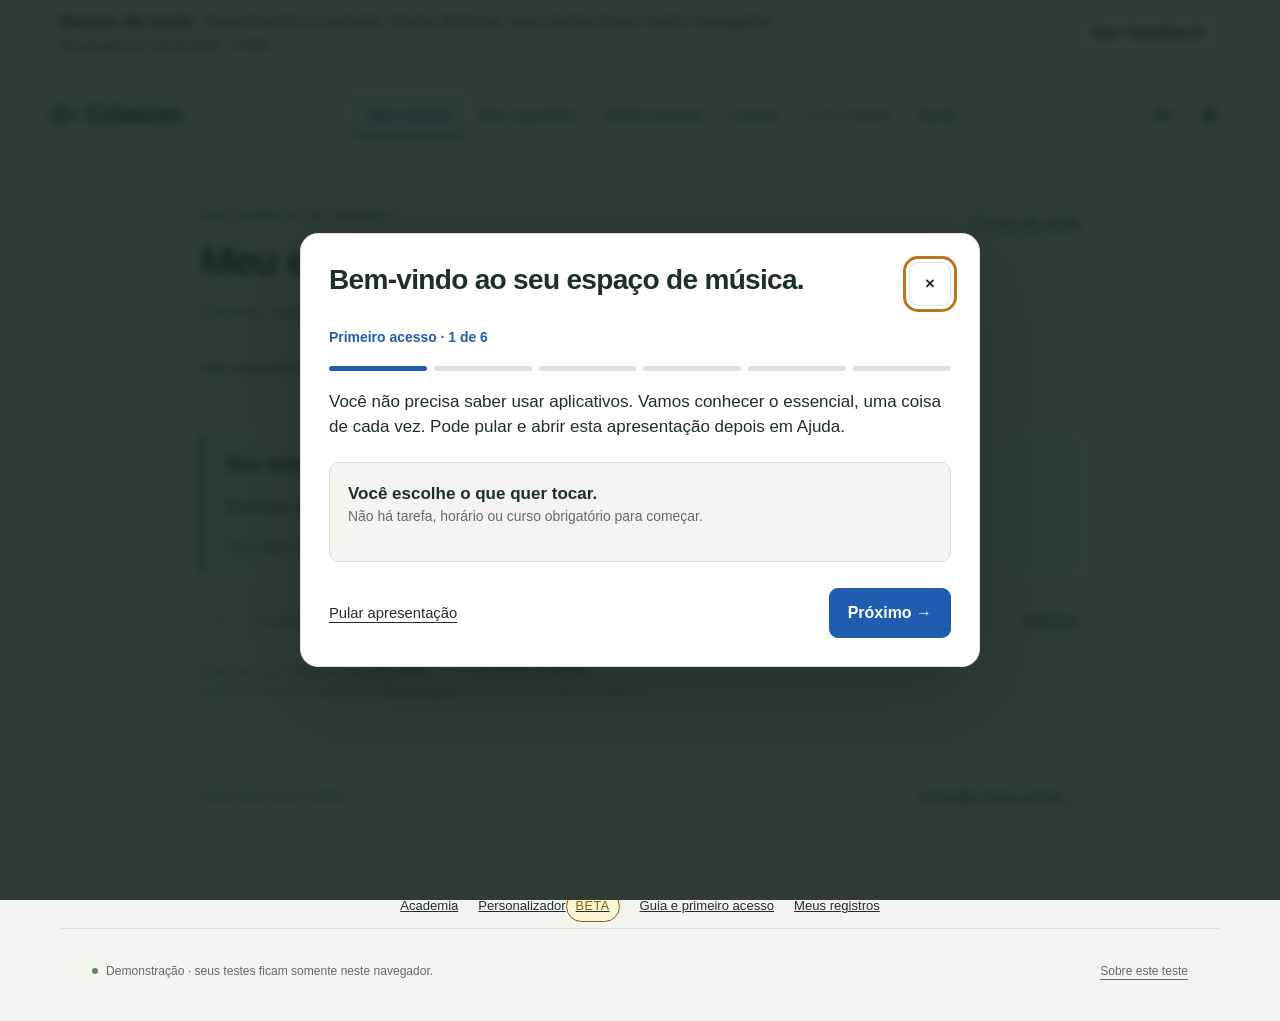
==== index.html @ 5949ac41 "Disponibiliza demonstração pública do Criasom com dados fictícios e feedback local" ====
<!doctype html>
<html lang="pt-BR">
<head>
  <meta name="robots" content="noindex,nofollow">
  <meta name="referrer" content="strict-origin-when-cross-origin">
  <meta http-equiv="Content-Security-Policy" content="default-src 'self'; script-src 'self'; style-src 'self' 'unsafe-inline'; img-src 'self' data: blob:; media-src 'self' data: blob:; connect-src 'self'; frame-src https://www.youtube-nocookie.com; object-src 'none'; base-uri 'self'; form-action 'none'">
  <meta charset="utf-8">
  <meta name="viewport" content="width=device-width, initial-scale=1">
  <meta name="theme-color" content="#174c3c">
  <title>Criasom · Meu estudo · Teste de experiência</title>
  <link rel="stylesheet" href="styles.css?v=27f66feb173c">
  <meta name="criasom-preview-version" content="27f66feb173c">
  <meta name="criasom-preview-date" content="19/10/2026">
  <link rel="stylesheet" href="preview.css?v=27f66feb173c">
  <script src="preview.js?v=27f66feb173c" defer></script>
</head>
<body>
  <a class="skip" href="#main">Ir para o conteúdo</a>
  <header class="header">
    <a class="brand" href="#hoje" aria-label="Criasom, início"><svg viewBox="0 0 30 30" aria-hidden="true"><path d="M4 11v8m6-14v20m6-17v14m6-11v8m5-6v4"/></svg>Criasom<span>meu estudo</span></a>
    <nav aria-label="Navegação principal"><a href="#hoje">Meu estudo</a><a href="#repertorio">Meu repertório</a><a href="#semana">Minha semana</a><a href="#cursos">Cursos</a><a href="#comunidade/geral">Comunidade</a><a href="#como">Ajuda</a></nav>
    <div class="preferences"><button id="font" class="icon" aria-label="Aumentar tamanho do texto" title="Tamanho do texto">A+</button><button id="theme" class="icon" aria-label="Ativar tema escuro" title="Trocar tema">◐</button></div>
  </header>
  <div id="storage-warning" role="alert" hidden></div>
  <main id="main" tabindex="-1"><p class="loading">Preparando seu espaço de estudo…</p></main>
  <nav class="footer-links" aria-label="Mais recursos"><a href="#academia">Academia</a><a href="#personalizador">Personalizador <span class="beta-badge">BETA</span></a><a href="#como">Guia e primeiro acesso</a><a href="#progresso">Meus registros</a></nav>
  <footer><span class="status-dot"></span> Demonstração · seus testes ficam somente neste navegador. <button class="text-button" data-action="about">Sobre este teste</button></footer>
  <div id="toast" role="status" aria-live="polite"></div>
  <dialog id="dialog" aria-labelledby="dialog-title"><div id="dialog-content"></div></dialog>
  <noscript>Ative o JavaScript para usar o cronograma e as ferramentas de prática.</noscript>
  <script type="module" src="app.js"></script>
</body>
</html>
---- styles.css ----
@font-face{font-family:Study;src:local("Aptos"),local("Segoe UI");font-display:swap}
:root{--bg:#f5f5ef;--surface:#fff;--ink:#1c3029;--muted:#5e6e65;--line:#dce3db;--green:#174c3c;--green-hover:#0c3629;--soft:#eaf0e7;--yellow:#e8f1ad;--shadow:0 12px 35px #243d2510;font:17px/1.5 Study,"Segoe UI",sans-serif;color:var(--ink);background:var(--bg);color-scheme:light}
*{box-sizing:border-box}body{margin:0}button,input,select,textarea{font:inherit}button,a,input,select,textarea{-webkit-tap-highlight-color:transparent}button{cursor:pointer}button:disabled{cursor:default;opacity:.45}button,a{-webkit-touch-callout:default}a{color:inherit}button{color:inherit}button:focus-visible,a:focus-visible,input:focus-visible,textarea:focus-visible,select:focus-visible{outline:3px solid #ba761d;outline-offset:3px}button,a{touch-action:manipulation}h1,h2,h3,p{margin-top:0}h1{font-size:clamp(1.8rem,3.2vw,2.8rem);line-height:1.1;font-weight:600;letter-spacing:-.045em;margin-bottom:15px}h2{font-size:1.4rem;line-height:1.25;letter-spacing:-.025em}h3{font-size:1.05rem;margin-bottom:8px}small,.small{font-size:.82rem}p{margin-bottom:16px}.muted{color:var(--muted)}.eyebrow{font-size:.75rem;text-transform:uppercase;letter-spacing:.14em;font-weight:700;color:var(--muted);margin-bottom:14px}.header{max-width:1440px;margin:auto;min-height:93px;display:flex;align-items:center;gap:30px;padding:22px 48px;border-bottom:1px solid var(--line)}.brand{font-size:1.55rem;font-weight:750;letter-spacing:-.05em;text-decoration:none;display:flex;align-items:center;gap:7px}.brand svg{width:31px;stroke:var(--green);stroke-width:3;stroke-linecap:round;fill:none}.brand span{font-size:.67rem;font-weight:500;color:var(--muted);letter-spacing:.02em;margin-left:12px;border-left:1px solid var(--line);padding-left:14px}.header nav{display:flex;gap:8px;margin:auto}.header nav a{padding:10px 14px;border-radius:8px;text-decoration:none;font-size:.88rem;white-space:nowrap}.header nav a[aria-current]{background:var(--soft);color:var(--green);font-weight:650}.preferences{display:flex;gap:5px}.icon{background:transparent;border:1px solid var(--line);border-radius:9px;min-height:40px;min-width:42px;padding:5px;font-weight:600}.icon:hover{background:var(--soft)}main{max-width:1160px;margin:0 auto;padding:44px 32px 40px;min-height:73vh}.page-title{display:flex;align-items:flex-start;justify-content:space-between;gap:24px;margin-bottom:28px}.page-title p:last-child{margin-bottom:0}.pill{border-radius:20px;font-size:.75rem;padding:5px 10px;display:inline-flex;align-items:center;gap:6px;background:var(--soft);color:var(--green);font-weight:600}.two-col{display:grid;grid-template-columns:minmax(0,1.65fr) minmax(260px,1fr);gap:28px}.card{background:var(--surface);border:1px solid var(--line);border-radius:18px;padding:28px;box-shadow:var(--shadow)}.hero{background:var(--green);color:#fff;position:relative;overflow:hidden;border-color:transparent;padding:32px}.hero .eyebrow{color:#c0d4c9}.hero h2{font-size:clamp(1.6rem,2.8vw,2.25rem);max-width:510px;line-height:1.17;letter-spacing:-.035em;margin:21px 0 16px}.hero .support-text{color:#d5e0d7;max-width:480px;font-size:.95rem}.hero .route-art{width:180px;position:absolute;right:-30px;top:-40px;opacity:.12;transform:rotate(-20deg);pointer-events:none}.hero .context{border-bottom:1px solid #ffffff2c;padding-bottom:20px;display:flex;justify-content:space-between;gap:14px;align-items:center;font-size:.8rem}.hero .context button{color:#fff}.row{display:flex;align-items:center;justify-content:space-between;gap:15px}.wrap{flex-wrap:wrap}.stack{display:grid;gap:18px}.button{border:1px solid var(--line);background:var(--surface);border-radius:9px;padding:12px 18px;text-decoration:none;display:inline-flex;align-items:center;justify-content:center;gap:12px;font-weight:600;font-size:.94rem;min-height:48px}.button:hover{background:var(--soft)}.primary{background:var(--green);color:white;border-color:transparent}.primary:hover{background:var(--green-hover)}.hero .primary{background:var(--yellow);color:#143728}.hero .primary:hover{background:#f0fac5}.text-button{border:0;background:none;padding:5px 0;text-decoration:underline;text-underline-offset:4px;font-size:.87rem}.text-button:hover{opacity:.8}.hero label{font-size:.8rem;display:block;color:#d6e3d8;margin:25px 0 8px}.time-options{display:flex;gap:7px;align-items:center;flex-wrap:wrap;margin-bottom:24px}.time-options button{background:transparent;border:1px solid #ffffff50;color:white;border-radius:7px;padding:8px 14px;font-size:.85rem}.time-options button[aria-pressed=true]{background:#fff;color:var(--green);border-color:#fff}.time-options input{width:84px;background:white;border:1px solid var(--line);border-radius:7px;padding:6px;color:var(--ink)}.soft-note{border-left:3px solid #a4b89b;padding:0 0 0 16px;color:var(--muted);font-size:.88rem;margin-top:24px}.mini-week{display:grid;grid-template-columns:repeat(7,1fr);gap:5px;margin:22px 0 24px}.mini-day{display:flex;flex-direction:column;align-items:center;font-size:.72rem;color:var(--muted);gap:8px}.mini-day b{font-weight:500;display:grid;place-items:center;height:35px;width:35px;border-radius:50%;color:var(--ink)}.mini-day.today b{background:var(--green);color:#fff}.mini-day.done b{box-shadow:inset 0 0 0 2px #71965b}.mini-day.planned b:after{content:"";width:4px;height:4px;background:var(--green);border-radius:50%;position:absolute;margin-top:27px}.stats{display:flex;gap:24px;border-top:1px solid var(--line);margin-top:22px;padding-top:20px}.stats strong{font-size:1.65rem;display:block;line-height:1.2;letter-spacing:-.04em}.stats span{font-size:.76rem;color:var(--muted)}.section-label{display:flex;justify-content:space-between;align-items:center;margin:30px 0 12px}.section-label h2{margin:0;font-size:1.15rem}.course-strip{display:flex;align-items:center;gap:22px}.course-strip img{width:90px;height:100px;object-fit:cover;object-position:top;border-radius:10px}.course-strip .grow{flex:1}.course-strip h3{font-size:1.2rem}.course-strip p{font-size:.87rem;margin-bottom:8px}.module-nav{list-style:none;padding:0;margin:0}.module-row{padding:18px 0;display:flex;align-items:center;gap:17px;border-bottom:1px solid var(--line)}.module-row:last-child{border-bottom:0}.module-num{font-size:.85rem;color:var(--muted);font-variant-numeric:tabular-nums;min-width:32px}.module-row .grow{flex:1;min-width:0}.module-row h3{font-size:1rem;margin:0 0 4px}.module-row p{font-size:.8rem;color:var(--muted);margin:0}.module-row .button{padding:7px 13px;min-height:40px;font-size:.82rem}.crumb{font-size:.8rem;color:var(--muted);display:flex;gap:9px;align-items:center;flex-wrap:wrap;margin-bottom:24px}.crumb a{text-underline-offset:3px}.practice-list{list-style:none;margin:0;padding:0}.practice-list li{display:flex;align-items:center;gap:14px;border-bottom:1px solid var(--line);padding:17px 0}.practice-list li:last-child{border:0}.practice-list .number{width:30px;color:var(--muted);font-size:.84rem}.practice-list .grow{flex:1}.practice-list h3{font-size:1rem;margin:0 0 3px}.practice-list p{font-size:.83rem;color:var(--muted);margin:0}.practice-list button{white-space:nowrap}.lesson-list{list-style:none;padding:0;margin:0}.lesson-list li{padding:13px 0;border-bottom:1px solid var(--line)}.lesson-list a{font-size:.86rem;display:flex;justify-content:space-between;gap:10px;text-decoration:none}.lesson-list a:hover{text-decoration:underline}.lesson-list p{font-size:.75rem;color:var(--muted);margin:6px 0 0}.catalog{display:grid;grid-template-columns:repeat(3,minmax(0,1fr));gap:20px}.course-card{border:1px solid var(--line);border-radius:14px;overflow:hidden;background:var(--surface)}.course-card img{width:100%;aspect-ratio:1.8;object-fit:cover;object-position:top}.course-card .body{padding:19px}.course-card h2{font-size:1.05rem;margin-bottom:9px}.course-card p{font-size:.83rem;color:var(--muted);min-height:55px}.course-card .button{font-size:.84rem;min-height:42px;padding:9px 13px}.agd{margin-top:28px;background:var(--soft);box-shadow:none}.agd h2{margin-bottom:9px}.week-header{display:flex;align-items:center;gap:8px;flex-wrap:wrap}.week-header span{margin:0 12px;font-size:.9rem}.week{margin-top:24px;border:1px solid var(--line);border-radius:14px;overflow:hidden;background:var(--surface)}.day-row{display:grid;grid-template-columns:140px 1fr 42px;gap:22px;padding:22px;border-bottom:1px solid var(--line);align-items:start}.day-row:last-child{border:0}.day-row.today{background:var(--soft)}.day-label{display:flex;align-items:center;gap:12px}.day-label strong{font-size:1.7rem;font-weight:500;line-height:1.2;letter-spacing:-.04em}.day-label span{font-size:.81rem;color:var(--muted)}.empty-day{font-size:.84rem;color:var(--muted);margin:7px 0}.scheduled{display:flex;gap:15px;justify-content:space-between;align-items:center;flex-wrap:wrap}.scheduled h3{font-size:.92rem;margin:0}.scheduled p{font-size:.77rem;color:var(--muted);margin:4px 0}.scheduled+.scheduled{margin-top:16px;border-top:1px solid var(--line);padding-top:16px}.scheduled .actions{display:flex;gap:10px;align-items:center}.scheduled .button{font-size:.8rem;min-height:40px;padding:7px 11px}.week-note{font-size:.85rem;color:var(--muted);margin-top:17px}.practice-main{max-width:900px}.timer-bar{position:sticky;top:0;z-index:5;display:flex;align-items:center;gap:15px;padding:13px 20px;background:var(--surface);border:1px solid var(--line);border-radius:12px;box-shadow:var(--shadow);margin-bottom:26px}.timer-bar .timer{font-size:1.6rem;font-variant-numeric:tabular-nums;letter-spacing:-.04em;min-width:83px}.timer-bar .timer-label{font-size:.7rem;color:var(--muted);line-height:1.2}.timer-bar .button{min-height:38px;padding:7px 13px;font-size:.8rem}.timer-bar .exit{margin-left:auto}.step-head{display:flex;align-items:center;justify-content:space-between;gap:15px;margin-bottom:28px}.step-dots{display:flex;gap:7px}.step-dot{height:4px;width:32px;border-radius:5px;background:var(--line)}.step-dot.current{background:var(--green)}.practice-sheet{padding:35px 38px;background:var(--surface);border:1px solid var(--line);border-radius:18px}.practice-sheet h1{font-size:clamp(1.7rem,3vw,2.35rem);margin-bottom:23px}.instruction{font-size:1.18rem;line-height:1.65;max-width:710px}.step-actions{display:flex;justify-content:space-between;gap:12px;margin-top:32px;border-top:1px solid var(--line);padding-top:22px;align-items:center}.tools{display:flex;gap:8px;flex-wrap:wrap;margin:24px 0 16px}.tools button{border:1px solid var(--line);border-radius:9px;background:var(--surface);padding:11px 15px;font-size:.86rem}.tools button[aria-pressed=true]{background:var(--soft);border-color:#adc3a9}.tool-panel{background:var(--surface);border:1px solid var(--line);border-radius:14px;padding:24px;margin-bottom:16px}.tool-panel h3{margin:0}.beat-lights{display:flex;gap:12px;margin:24px 0}.beat-lights i{display:block;width:17px;height:17px;background:var(--line);border-radius:50%}.beat-lights i.on{background:var(--green);box-shadow:0 0 0 5px var(--soft)}.tempo{display:flex;align-items:center;gap:18px;margin:16px 0}.tempo input{width:85px;padding:8px;border:1px solid var(--line);border-radius:8px;background:var(--surface);color:var(--ink)}audio{display:block;width:100%;margin:18px 0}details{margin:14px 0}summary{cursor:pointer;font-size:.88rem;padding:8px 0}details p{font-size:.87rem;margin:10px 0}.book-scroll{height:65vh;overflow:auto;background:#e8e8e8;border-radius:8px;margin-top:15px}.book-scroll img{display:block;width:100%;max-width:none}.book-dialog{max-width:950px;width:min(95vw,950px)}.book-controls{display:flex;gap:10px;align-items:center;flex-wrap:wrap}.fretboard{overflow:auto;margin-top:20px}.fretboard svg{min-width:480px;max-width:100%;width:100%;height:auto}.fretboard .wire{stroke:var(--muted)}.fretboard text{fill:var(--ink);font-family:inherit}.fretboard .note text{fill:white;font-size:11px;font-weight:600}.history{margin:0;padding:0;list-style:none}.history li{padding:15px 0;border-bottom:1px solid var(--line)}.history li:last-child{border-bottom:0}.history h3{font-size:.91rem}.history p{font-size:.83rem;color:var(--muted);margin:6px 0}.history .reflection{color:var(--ink);font-size:.95rem}.guide-grid{display:grid;grid-template-columns:repeat(2,minmax(0,1fr));gap:22px}.guide-grid .card{box-shadow:none}.guide-num{font-size:2.2rem;line-height:1;color:#98ad8e;margin-bottom:20px}.guide-grid h2{font-size:1.2rem}.guide-grid p{font-size:.94rem}.guide-grid img{width:100%;border:1px solid var(--line);border-radius:10px}.help-list{padding-left:22px}.help-list li{margin-bottom:12px}footer{max-width:1160px;margin:auto;border-top:1px solid var(--line);padding:20px 32px 28px;color:var(--muted);font-size:.71rem;display:flex;align-items:center;gap:8px;flex-wrap:wrap}footer .text-button{font-size:.71rem;margin-left:auto}.status-dot{width:6px;height:6px;border-radius:50%;background:#5f8760;display:inline-block}dialog{border:1px solid var(--line);background:var(--surface);color:var(--ink);border-radius:18px;padding:28px;max-width:560px;width:calc(100vw - 32px);max-height:92vh;box-shadow:0 30px 90px #0003}dialog::backdrop{background:#14231de0;backdrop-filter:blur(4px)}.dialog-head{display:flex;justify-content:space-between;align-items:flex-start;gap:20px;margin-bottom:21px}.dialog-head h2{margin:0}.form-row{display:grid;grid-template-columns:1fr 1fr;gap:15px}form label{font-size:.83rem;display:block;margin:14px 0 5px}form input,form select,form textarea{display:block;width:100%;min-width:0;border:1px solid var(--line);background:var(--bg);color:var(--ink);padding:11px;border-radius:7px}form textarea{min-height:85px;resize:vertical}form .actions{display:flex;justify-content:flex-end;gap:10px;margin-top:25px;flex-wrap:wrap}.choices{display:grid;gap:10px;margin:20px 0}.choices label{margin:0;display:flex;align-items:center;gap:10px;border:1px solid var(--line);padding:12px;border-radius:8px}.choices label:has(input:checked){background:var(--soft);border-color:#71965b}.choices input{width:auto;margin:0;accent-color:var(--green)}.choices span{font-size:.91rem}.choices small{display:block;color:var(--muted)}#toast{position:fixed;bottom:25px;left:50%;transform:translateX(-50%);max-width:calc(100% - 30px);border-radius:10px;padding:12px 22px;background:var(--ink);color:var(--surface);font-size:.86rem;box-shadow:var(--shadow);z-index:99;pointer-events:none;opacity:0;transition:opacity .15s}#toast.visible{opacity:1}#storage-warning{background:#fff0cf;color:#4b3300;padding:12px 24px;text-align:center;font-size:.85rem}.skip{position:absolute;left:15px;top:-100px;padding:10px;background:white;z-index:100}.skip:focus{top:10px}.loading{padding:45px;color:var(--muted)}.no-margin{margin:0}.feedback-emblem{width:64px;height:64px;border:1px solid #b9caaa;background:var(--soft);border-radius:50%;display:grid;place-items:center;font-size:1.9rem;color:var(--green);margin-bottom:22px}.hidden{display:none!important}input[type=range]{accent-color:var(--green)}.video-wrap{aspect-ratio:16/9;margin-top:15px}.video-wrap iframe{width:100%;height:100%;border:0;border-radius:9px}
[data-theme=dark]{--bg:#14231d;--surface:#1c2e25;--ink:#edf1e8;--muted:#b0bfb4;--line:#3a4c40;--green:#a5cfad;--green-hover:#c3e3bc;--soft:#2c4533;--yellow:#e8f1ad;color-scheme:dark}[data-theme=dark] .primary{color:#12231a}[data-theme=dark] .hero{background:#264d39;color:#fff}[data-theme=dark] .hero .primary{background:var(--yellow)}[data-theme=dark] .brand svg{stroke:#adc49d}[data-theme=dark] .note text{fill:#16251c}
@media(min-width:1500px){main{padding-top:58px}}@media(max-width:980px){.header{padding:18px 26px;gap:15px}.brand span{display:none}.header nav{gap:0}.header nav a{padding:9px 11px}.two-col{grid-template-columns:1.35fr 1fr;gap:18px}.card,.hero{padding:23px}.catalog{grid-template-columns:repeat(2,minmax(0,1fr))}}@media(max-width:700px){.header{flex-wrap:wrap;gap:12px;padding:15px 20px 0}.brand{font-size:1.5rem}.brand span{display:inline}.preferences{margin-left:auto}.header nav{order:3;margin:0 -6px;width:calc(100% + 12px);justify-content:space-between;padding:4px 0 10px;gap:2px}.header nav a{padding:9px 8px;font-size:.78rem}.icon{min-width:38px;min-height:38px}main{padding:27px 20px 28px}.page-title{margin-bottom:21px;gap:10px}.page-title .pill{display:none}.two-col{grid-template-columns:1fr}.hero{padding:24px}.hero h2{margin-top:20px}.hero .context{font-size:.72rem}.hero .primary{width:100%}.card{padding:23px}.course-strip{gap:15px}.course-strip img{width:64px;height:86px}.course-strip .button{margin-top:8px}.course-strip{align-items:flex-start;flex-wrap:wrap}.course-strip .grow{min-width:180px}.catalog{gap:13px}.course-card .body{padding:15px}.course-card h2{font-size:.97rem}.course-card p{min-height:0;font-size:.78rem}.course-card img{aspect-ratio:1.1}.course-card .button{width:100%;font-size:.76rem}.week-header span{margin:0 6px;font-size:.81rem}.day-row{grid-template-columns:65px 1fr 34px;gap:10px;padding:17px 12px}.day-label{display:block}.day-label strong{display:block}.scheduled{gap:10px}.scheduled .actions{flex-wrap:wrap}.day-row .icon{min-width:32px;min-height:34px}.practice-sheet{padding:26px 22px}.practice-main{padding-top:16px}.timer-bar{margin:0 -6px 23px;top:0;gap:9px;padding:10px 11px;border-radius:10px}.timer-bar .timer{font-size:1.4rem;min-width:69px}.timer-bar .timer-label{font-size:.63rem}.timer-bar .button{font-size:.74rem;padding:6px 10px;min-height:40px}.timer-bar .exit{font-size:.7rem;max-width:66px;line-height:1.3}.instruction{font-size:1.1rem;line-height:1.62}.step-head{margin-bottom:24px}.step-dots{gap:5px}.step-dot{width:22px}.tools{gap:7px}.tools button{padding:10px 11px;font-size:.78rem}.step-actions{flex-wrap:wrap}.step-actions .primary{flex:1;font-size:.83rem}.practice-list .button{font-size:.76rem;padding:9px 10px;min-height:40px}.module-row{gap:8px}.module-row h3{font-size:.9rem}.module-num{min-width:23px}.guide-grid{grid-template-columns:1fr}footer{padding:20px;font-size:.68rem}footer .text-button{margin-left:0}dialog{padding:22px}.book-dialog{padding:16px}.book-controls{gap:7px}.book-controls .button{padding:8px 10px;font-size:.8rem}.page-title>.button{font-size:.8rem;padding:10px}.form-row{gap:12px}}
@media(prefers-reduced-motion:reduce){*{scroll-behavior:auto!important;transition:none!important}}

/* Shared controls and complete course artwork. */
button,.button,.icon,summary{min-height:44px}.header nav a{min-height:44px;display:inline-flex;align-items:center}.course-card img,.course-strip img{object-fit:contain;object-position:center;background:var(--surface)}.hero{background:#2b2b2b;color:#fff}.hero .support-text,.hero .context{color:#eee}.hero .primary{background:#f2eee7;color:#222}.hero .time-options button{min-height:44px}.timer-bar .button,.timer-bar .exit{min-height:44px}.tool-panel select{max-width:100%;min-height:44px;padding:8px;background:var(--surface);color:var(--ink);border:1px solid var(--line);border-radius:8px}.practice-list .button{min-height:44px}.day-row .icon{min-width:44px;min-height:44px}[data-theme=dark] .hero{background:#30302e}[data-theme=dark] .hero .primary{background:#eae5dc;color:#222}@media(max-width:700px){.icon{min-width:44px;min-height:44px}.day-row{grid-template-columns:52px minmax(0,1fr) 44px;gap:8px}.module-row,.practice-list li{flex-wrap:wrap}.module-row .grow,.practice-list .grow{min-width:0}.scheduled{flex-wrap:wrap}.timer-bar .exit{max-width:72px}.course-card img{aspect-ratio:auto;height:240px}.header nav{overflow-x:auto;justify-content:flex-start}}

.hero .time-options button[aria-pressed=true]{color:#222;background:#fff}.hero .time-options input{color:#222}.course-card .button,.module-row .button,.scheduled .button,.brand{min-height:44px}.header nav a{min-width:44px}.crumb a{display:inline-flex;align-items:center;min-height:44px;min-width:44px}


/* START MODULE STAGE GUIDE */
/* Meu estudo: personal planning and repertoire share the same study account. */
.study-layout{display:grid;grid-template-columns:minmax(0,1.8fr) minmax(260px,1fr);gap:24px;align-items:start}
.study-today>.row h2{margin:0}.study-empty{text-align:center;padding:36px 18px}.study-empty>span{font-size:2.7rem;color:var(--muted)}.study-empty h3{font-size:1.35rem;margin:12px 0}.study-empty p{max-width:480px;margin:0 auto 24px}.study-empty .button{margin-top:8px}
.study-row{display:flex;justify-content:space-between;gap:18px;padding:22px 0;border-top:1px solid var(--line);align-items:center}.study-row:first-of-type{margin-top:20px}.study-row-main{min-width:0}.study-row h3{font-size:1.08rem;margin:6px 0 10px;overflow-wrap:anywhere}.study-row .actions{display:flex;align-items:center;gap:12px;flex-wrap:wrap;flex-shrink:0}.study-resume{border-top:1px solid var(--line);margin-top:22px;padding-top:20px}.study-resume h3{font-size:1rem}.study-course-support{margin-top:24px;display:flex;align-items:center;gap:24px;justify-content:space-between;box-shadow:none}.study-course-support h2{font-size:1.1rem}.study-course-support p{margin-bottom:0}.study-course-support .button{flex-shrink:0}.study-evolution{display:block;margin-top:12px}
.study-label{display:inline-flex;align-items:center;gap:8px;font-size:.76rem;padding:4px 9px;border:1px solid var(--line);border-radius:6px}.study-label i{width:8px;height:8px;border-radius:50%;background:var(--label-color);flex-shrink:0}.label-red{--label-color:#bf4b45}.label-yellow{--label-color:#b47c16}.label-green{--label-color:#31825a}
.repertoire-filters{display:grid;grid-template-columns:minmax(0,2fr) minmax(0,1fr);gap:18px;margin:0 0 24px}.repertoire-filters label{font-size:.85rem}.repertoire-filters input,.repertoire-filters select,.label-select{display:block;width:100%;margin:7px 0 0;border:1px solid var(--line);border-radius:8px;min-height:44px;background:var(--surface);color:var(--ink);padding:10px 12px;font:inherit}.label-select{border-left:5px solid var(--label-color);margin-bottom:20px}.personal-song-grid{display:grid;grid-template-columns:repeat(2,minmax(0,1fr));gap:20px}.personal-song h2{font-size:1.2rem;overflow-wrap:anywhere;margin:0}.personal-song .row{align-items:flex-start}.personal-song .row>.text-button{flex-shrink:0}.personal-song p{margin-top:12px}.music-links{list-style:none;padding:0;margin:16px 0;display:grid;gap:9px}.music-links a{display:block;overflow-wrap:anywhere;min-height:44px;padding:9px 0;text-underline-offset:4px}.music-links small{color:var(--muted)}.personal-notes{white-space:pre-wrap;overflow-wrap:anywhere}.personal-song-reference{margin:24px 0;padding:18px 0;border-top:1px solid var(--line)}.personal-song-reference h2{font-size:1.05rem}.personal-practice>.study-label{margin-bottom:18px}.personal-practice>.button{margin:16px 0}
#plan-personal,#plan-course{border:0;margin:0;padding:0;min-width:0}#plan-personal[hidden],#plan-course[hidden]{display:none}#song-links{min-height:90px}.header nav{overflow-x:auto}.header nav a{white-space:nowrap}
@media(max-width:800px){.study-layout{grid-template-columns:1fr}.personal-song-grid{grid-template-columns:1fr}.study-row{align-items:flex-start;flex-wrap:wrap}.study-row .actions{width:100%}.study-course-support{align-items:flex-start;flex-direction:column;gap:18px}.repertoire-filters{grid-template-columns:1fr}.personal-week .day-row{grid-template-columns:48px minmax(0,1fr) 44px}.study-empty{padding:22px 0}}

/* Stage guide: scoped to module entry, without changing the practice screen. */
.module-guide{max-width:850px;margin:0 auto}
.guide-current{scroll-margin-top:20px}
.guide-position{font-size:.76rem;letter-spacing:.07em;line-height:1.5}
.guide-current h2{font-size:clamp(1.4rem,3vw,1.9rem);line-height:1.2;max-width:650px;margin:0 0 15px}
.guide-objective{max-width:650px;margin:0 0 16px}
.guide-time{border:0;padding:0;margin:24px 0 16px;min-width:0}
.guide-time legend{font-size:.86rem;margin:0 0 9px;padding:0}
.guide-time .time-options{margin:0;gap:8px}
.guide-time button{background:var(--surface);color:var(--ink);border:1px solid var(--line);border-radius:9px;min-height:44px;padding:9px 15px}
.guide-time button[aria-pressed=true]{background:var(--ink);border-color:var(--ink);color:var(--surface)}
.guide-start{min-width:260px}
.guide-repeat{max-width:650px;margin:16px 0 0}
.guide-current>details{border-top:1px solid var(--line);margin:19px 0 0;padding-top:7px}
.guide-options{list-style:none;padding:0;margin:10px 0 0}
.guide-options li{display:flex;align-items:center;justify-content:space-between;gap:18px;padding:14px 0;border-top:1px solid var(--line)}
.guide-options strong{font-size:.88rem}.guide-options span{display:block;margin-top:3px}
.guide-options .button{font-size:.8rem;flex-shrink:0}
.guide-support{margin:8px 0 23px;display:flex;align-items:flex-start;justify-content:space-between;gap:20px}
.guide-support details{margin:0;flex:1;min-width:0}
.guide-support>.text-button{margin-top:0;min-height:44px;text-align:left;flex-shrink:0}
.guide-support .lesson-list{margin:0 0 12px}
.guide-path{padding:12px 24px;box-shadow:none;margin:0 0 18px}
.guide-path>summary{font-weight:600;font-size:.95rem}
.guide-path ol{list-style:none;padding:0;margin:16px 0}
.guide-path li{display:flex;gap:15px;align-items:center;border-top:1px solid var(--line);padding:19px 0}
.guide-path li[aria-current=step]{border-left:3px solid var(--green);padding-left:12px}
.guide-stage-number{font-size:1.1rem;min-width:16px;color:var(--muted)}
.guide-path h3{font-size:1rem;margin:0 0 5px}.guide-path p{margin:0}
.guide-path .grow{flex:1;min-width:0}.guide-path .button{font-size:.78rem;flex-shrink:0}
.guide-all-lessons{margin:0 0 20px;padding:0 5px}
.guide-all-lessons>.lesson-list{margin-top:12px}
@media(max-width:700px){.guide-current{padding:23px}.guide-time{margin-top:20px}.guide-time .time-options{display:flex;flex-wrap:wrap}.guide-time button{padding:9px 11px}.guide-start{width:100%;min-width:0}.guide-support{display:block;margin:5px 0 18px}.guide-support>.text-button{margin-top:5px}.guide-path{padding:10px 18px}.guide-path li{flex-wrap:wrap;gap:10px}.guide-path li .grow{flex-basis:calc(100% - 30px)}.guide-path li .button{margin-left:26px}.guide-options li{align-items:flex-start;flex-wrap:wrap}.guide-options li>div{flex:1;min-width:140px}}



/* STUDY SESSION CLOCK */
.timer-reset{font-size:.75rem;min-height:44px}.study-clock-summary{margin:10px 0 16px}.timer-bar .timer-label{max-width:190px}.timer-bar>div:first-child{min-width:0}
@media(max-width:700px){.timer-bar{display:grid;grid-template-columns:minmax(0,1fr) auto auto;gap:5px 9px}.timer-bar>div:first-child{grid-row:span 2}.timer-bar #timer-toggle{grid-column:2;grid-row:1}.timer-bar .exit{grid-column:3;grid-row:1;max-width:72px}.timer-bar .timer-reset{grid-column:2 / 4;grid-row:2;justify-self:start;min-height:44px}.timer-bar .timer-label{max-width:115px;line-height:1.35}}



/* START LOCAL COMMUNITY */
/* Community pilot. Contextual course feed, separate Academy, local media. */
.community-page{max-width:960px;margin:0 auto}.community-page h1{font-size:clamp(1.7rem,3.2vw,2.5rem);max-width:790px}
.community-page .page-title{margin-top:20px}.community-entry{border:1px solid var(--line);border-radius:14px;padding:24px;margin:22px 0;display:flex;align-items:center;gap:25px;background:var(--surface)}
.community-entry h2{font-size:1.12rem;margin:0 0 8px}.community-entry p{font-size:.86rem;margin:0}.community-entry .eyebrow{margin-bottom:10px;font-size:.71rem}.community-entry .button{flex-shrink:0;font-size:.82rem}
.community-notice{border-left:3px solid var(--muted);background:var(--soft);padding:12px 16px;margin:22px 0;font-size:.8rem}.community-notice strong,.community-notice span{display:block}.community-notice span{color:var(--muted);margin-top:3px}.community-notice p{margin:10px 0 0}
.community-lesson-note{font-size:.88rem;color:var(--muted);max-width:820px}.community-toolbar{display:flex;gap:20px;justify-content:space-between;align-items:center;margin:26px 0 19px;flex-wrap:wrap}.community-tabs{display:flex;gap:5px;border-bottom:1px solid var(--line)}
.community-tabs button{border:0;border-bottom:3px solid transparent;background:none;padding:9px 12px;font-size:.89rem;color:var(--muted)}.community-tabs button[aria-pressed=true]{border-color:var(--ink);color:var(--ink);font-weight:650}
.community-filter{font-size:.82rem;display:block;max-width:460px;margin-bottom:25px}.community-filter select{width:100%;padding:11px 9px;border:1px solid var(--line);border-radius:8px;background:var(--surface);color:var(--ink);display:block;margin-top:5px}
.community-feed{display:grid;grid-template-columns:repeat(2,minmax(0,1fr));gap:24px}.community-card{border:1px solid var(--line);background:var(--surface);border-radius:16px;overflow:hidden;min-width:0}.community-card-head{display:flex;align-items:center;justify-content:space-between;gap:10px;padding:16px 20px;font-size:.82rem;flex-wrap:wrap}
.community-badge{font-size:.68rem;border:1px solid var(--line);color:var(--muted);padding:3px 8px;border-radius:5px;display:inline-block}.community-video-wrap{background:#171819;aspect-ratio:16/9}.community-video-wrap video{width:100%;height:100%;display:block;object-fit:contain}.community-video-caption{font-size:.71rem;color:var(--muted);margin:9px 20px 0}
.community-card-body{padding:22px}.community-card-body h2{font-size:1.2rem;line-height:1.3;overflow-wrap:anywhere}.community-card-body>.eyebrow{font-size:.68rem;letter-spacing:.07em;line-height:1.5}.community-card-body>p:not(.eyebrow){font-size:.87rem;color:var(--muted);white-space:pre-wrap;overflow-wrap:anywhere}.community-card .button{font-size:.82rem}
.community-empty{grid-column:1/-1;padding:32px;border:1px dashed var(--line);border-radius:12px;background:var(--surface)}.community-empty h2{font-size:1.3rem}.community-empty p{font-size:.9rem;max-width:600px}.community-back{display:inline-flex;align-items:center;min-height:44px;margin-top:28px}
#community-detail{max-width:760px;margin:auto}#community-detail>.community-card-head{padding:8px 0 16px}#community-detail .community-video-wrap{border-radius:12px;overflow:hidden}#community-detail>.community-video-caption{margin-left:0}.community-post-text{margin:24px 0;white-space:pre-wrap;overflow-wrap:anywhere}.community-own-controls{border-top:1px solid var(--line);padding-top:20px;margin-top:25px}.community-own-controls p{margin-bottom:6px}
.community-conversation{border-top:1px solid var(--line);margin-top:32px;padding-top:28px}.community-conversation h2{font-size:1.3rem}.community-comments{padding:0;list-style:none;margin:0 0 26px}.community-comments li{background:var(--surface);border:1px solid var(--line);border-radius:12px;padding:18px;margin-bottom:12px}.community-comments strong{font-size:.86rem}.community-comments p{font-size:.9rem;margin:12px 0 0;white-space:pre-wrap;overflow-wrap:anywhere}.community-comments .text-button{font-size:.75rem;margin-top:9px}
.community-composer{max-width:730px;box-shadow:none;margin:auto}.community-composer label:first-child{margin-top:0}#community-file{padding:13px 10px;font-size:.8rem}#community-file::file-selector-button{padding:10px;border:1px solid var(--line);border-radius:6px;background:var(--surface);color:var(--ink);margin-right:10px;max-width:100%;cursor:pointer}
#community-preview{width:100%;max-height:330px;background:#171819;border-radius:9px}#community-preview[hidden]{display:none}.community-composer .small{margin:8px 0 18px}.community-composer #community-file-status{color:var(--ink)}.community-error{color:#a22d2d;margin:12px 0}.community-error[hidden]{display:none}[data-theme=dark] .community-error{color:#ffadad}.community-local-note{margin-top:16px!important}
.community-academy-note{padding:22px 0;border-bottom:1px solid var(--line)}.community-academy-note h2{font-size:1.3rem}.community-academy-note p:last-child{margin-bottom:0}.community-conversation form .small{margin-top:8px}
@media(max-width:700px){.header nav{display:grid;grid-template-columns:repeat(3,minmax(0,1fr));gap:4px;width:100%;margin:0;overflow:visible}.header nav a{justify-content:center;text-align:center;white-space:normal;padding:8px 6px;line-height:1.35;min-width:0}}
@media(max-width:800px){.community-feed{grid-template-columns:1fr}.community-entry{align-items:flex-start;flex-direction:column;gap:17px}.community-toolbar{gap:14px}.community-toolbar>.button{font-size:.85rem}.community-card-body{padding:20px}.community-notice{font-size:.77rem}.community-composer{padding:20px}.community-page select{max-width:100%}.community-card-head{padding:15px}.community-comments{margin-bottom:20px}.community-comments .row{gap:7px}.community-entry .button{white-space:normal}}

/* END LOCAL COMMUNITY */

/* Quiet, direct editing; secondary fields stay inside each task. */
.sr-only{position:absolute;width:1px;height:1px;padding:0;margin:-1px;overflow:hidden;clip:rect(0,0,0,0);white-space:nowrap;border:0}
.study-notebook{max-width:880px;margin:0 auto}.study-notebook .page-title{margin-bottom:22px}.study-shortcuts{display:flex;gap:24px;flex-wrap:wrap;padding:0 0 24px;border-bottom:1px solid var(--line);font-size:.88rem}.study-shortcuts a{text-decoration:none;min-height:44px;display:inline-flex;align-items:center;gap:10px}.study-shortcuts span{color:var(--muted);font-size:.8rem}.task-list{margin-top:14px}.task-line{border-bottom:1px solid var(--line);padding:8px 0}.task-main{display:flex;align-items:flex-start;gap:3px;min-width:0}.task-grip,.task-more,.task-play{border:0;background:transparent;color:var(--muted);min-width:44px;min-height:44px;padding:8px 5px;border-radius:5px}.task-grip{cursor:grab;font-size:1.35rem}.task-play{font-size:.82rem;white-space:nowrap;color:var(--green);padding:10px}.task-grip:hover,.task-more:hover,.task-play:hover{background:var(--soft)}.task-check{display:flex;align-items:center;justify-content:center;width:38px;min-height:44px;flex-shrink:0;cursor:pointer;margin:0}.task-check input{width:18px;height:18px;accent-color:var(--green);margin:0}.task-main .task-title{font:inherit;line-height:1.55;flex:1;min-width:0;width:100%;resize:none;overflow:hidden;color:var(--ink);border:1px solid transparent;border-radius:5px;background:transparent;padding:8px 7px;min-height:44px;margin:0;box-shadow:none}.task-title:hover{background:var(--surface)}.task-title:focus{background:var(--surface);border-color:var(--line)}.is-checked .task-title{text-decoration:line-through;color:var(--muted)}.task-title[aria-invalid=true]{border-color:#bf4b45}.task-meta{display:flex;gap:12px;align-items:center;flex-wrap:wrap;margin:0 0 5px 86px;font-size:.72rem;color:var(--muted)}.task-meta .study-label{padding:1px 6px;font-size:.68rem}.quick-task{display:flex;gap:8px;align-items:center;min-height:56px}.quick-task>span{width:44px;text-align:center;color:var(--muted);flex-shrink:0}.quick-task input{flex:1;min-width:0;background:transparent;border:0;color:var(--ink);padding:12px 4px;min-height:44px;width:100%}.quick-task .text-button{font-size:.82rem}.task-hint{font-size:.72rem;color:var(--muted);margin:14px 0 35px}.task-options{background:var(--surface);border:1px solid var(--line);border-radius:8px;padding:12px 20px;margin:8px 0 5px 45px}.task-options[hidden]{display:none}.task-option-actions{display:flex;gap:20px;border-bottom:1px solid var(--line);margin-bottom:12px}.task-option-actions button{font-size:.8rem}.task-options label{display:block;font-size:.78rem;margin:8px 0}.task-options input,.task-options select,.task-options textarea{display:block;border:1px solid var(--line);background:var(--bg);color:var(--ink);border-radius:5px;min-height:44px;padding:8px;width:100%;margin:5px 0}.task-dates{display:grid;grid-template-columns:1.5fr 1fr 1fr;gap:14px}.task-dates>label{min-width:0}.task-extra{margin:8px 0}.task-extra summary{font-size:.8rem;display:flex;align-items:center}.task-options form>.small{margin-left:15px}.completed-tasks{margin:26px 0;color:var(--muted)}.completed-tasks>summary{font-size:.85rem}.course-footnote{display:flex;gap:20px;align-items:center;justify-content:space-between;border-top:1px solid var(--line);padding-top:24px;margin-top:50px;font-size:.82rem}.course-footnote span{color:var(--muted)}.course-footnote a{min-height:44px;display:inline-flex;align-items:center}.task-resume{margin:16px 0 0;display:flex;justify-content:space-between;align-items:center;gap:18px;padding:10px 14px;background:var(--soft);border-radius:8px;font-size:.8rem}.task-resume>span{min-width:0;overflow-wrap:anywhere}.task-resume button{flex-shrink:0;font-size:.8rem}.is-dragging{opacity:.5}.simple-day{border-top:1px solid var(--line);padding:24px 0 14px}.simple-day>h2,.free-tasks>h2{font-size:.9rem;color:var(--muted);margin:0}.simple-day>h2 span{font-weight:400}.simple-day.today>h2{color:var(--green);font-weight:700}.simple-day .task-list{margin-top:10px}.free-tasks{margin:24px 0}.simple-week .quick-task input{font-size:.87rem}.footer-links{display:flex;gap:20px;justify-content:center;flex-wrap:wrap;margin:26px auto 0;font-size:.77rem}.footer-links a{min-height:44px;display:inline-flex;align-items:center}.header nav{gap:0}.header{gap:20px}.header .brand span{display:none}
@media(max-width:700px){.header nav{display:grid;grid-template-columns:repeat(2,minmax(0,1fr))}.study-shortcuts{gap:10px 20px}.task-main{flex-wrap:wrap}.task-main .task-title{flex-basis:calc(100% - 88px);font-size:.94rem}.task-grip{width:38px;min-width:38px}.task-check{width:34px}.task-play{margin-left:80px}.task-more{margin-left:auto}.task-meta{margin-left:80px}.task-options{margin-left:0;padding:12px}.task-dates{grid-template-columns:minmax(0,1fr) minmax(0,1fr);gap:8px}.task-dates>label:first-child{grid-column:1/-1}.task-options form>.small{display:block;margin:0}.task-hint{font-size:.7rem}.task-resume{flex-wrap:wrap;gap:4px}.course-footnote{display:block}.course-footnote span{display:block}.quick-task>span{width:32px}.quick-task .text-button{padding:8px 0}.study-notebook .page-title{gap:8px}.study-notebook .page-title>.text-button{font-size:.75rem}}


/* Functional colors; labels remain meaningful without color perception. */
:root{--action:#205caf;--action-soft:#edf3ff;--community:#7242a0;--community-soft:#f4edfb;--attention:#885c08;--attention-soft:#fff5d9}
[data-theme=dark]{--action:#a9caff;--action-soft:#233952;--community:#dec0ff;--community-soft:#3b2e48;--attention:#f8d785;--attention-soft:#403619}
.header nav{flex-wrap:wrap;overflow:visible;min-width:0}.header nav a{white-space:normal;text-align:center}.header nav a[aria-current=page]{background:var(--action-soft);color:var(--action);box-shadow:inset 0 -3px var(--action)}
.header nav a[href^='#comunidade']{color:var(--community)}
.task-play,.task-quick button,.button.primary,.timer-bar #timer-toggle{background:var(--action);color:var(--surface);border-color:var(--action)}
[data-theme=dark] .button.primary,[data-theme=dark] .task-play,[data-theme=dark] .task-quick button{color:#10223d}
.task-check input{accent-color:#278451}.task-line.is-checked{border-left:4px solid #4b9267}.task-resume{border-left:4px solid var(--action)}
.study-label.label-red{background:#ffebe7;color:#8d3426;border-color:#df9c91}.study-label.label-yellow{background:#fff4cb;color:#6e4b00;border-color:#cda347}.study-label.label-green{background:#e3f6e9;color:#235e37;border-color:#86b696}
[data-theme=dark] .study-label.label-red{background:#442823;color:#ffcec3}[data-theme=dark] .study-label.label-yellow{background:#413517;color:#ffe39a}[data-theme=dark] .study-label.label-green{background:#203f2c;color:#bde6cb}
.empty-start,.course-reminder,.diagram-callout{border-left:4px solid var(--action);background:var(--action-soft);padding:18px 22px;border-radius:8px;margin:18px 0}.empty-start h2{font-size:1.2rem}.empty-start p:last-child{margin:0}.empty-start .small{color:var(--muted)}
.course-reminder{background:var(--attention-soft);border-color:var(--attention);font-size:.87rem}.course-reminder summary{font-weight:650}.course-reminder a{display:inline-flex;min-height:44px;align-items:center;margin-right:16px}
.diagram-callout{display:flex;align-items:center;gap:18px;flex-wrap:wrap}.diagram-callout p{margin:0;flex:1;min-width:170px;font-size:.84rem}.diagram-callout button{flex-shrink:0}
.beta-badge{display:inline-block;background:var(--attention-soft);color:var(--attention);font-size:.74rem;vertical-align:middle;border:1px solid var(--attention);padding:5px 9px;border-radius:30px;letter-spacing:.04em}
.intro-card{max-width:680px}.intro-card h2{font-size:1.65rem}.intro-count{color:var(--action);font-size:.82rem;font-weight:650}.intro-example{border:1px solid var(--line);border-radius:10px;padding:18px;margin:22px 0;background:var(--bg)}.intro-example>strong{display:block}.intro-card .actions{display:flex;gap:10px;flex-wrap:wrap;margin-top:26px;align-items:center}.intro-card .actions .primary{margin-left:auto}.intro-steps{display:flex;gap:7px;margin:18px 0}.intro-steps span{height:5px;background:var(--line);flex:1;border-radius:4px}.intro-steps span.current{background:var(--action)}
.guide-help{max-width:850px;margin:auto}.guide-help .guide-grid{margin:24px 0}.guide-help dt{font-weight:650;margin-top:16px}.guide-help dd{margin:4px 0 0;color:var(--muted)}.guide-help .card{margin-bottom:20px}.guide-help .actions{display:flex;gap:12px;flex-wrap:wrap}.backup-panel{border:1px solid var(--line);padding:20px;border-radius:12px}.backup-panel input[type=file]{display:block;margin:16px 0;max-width:100%}
.quiz-shell{max-width:740px;margin:auto}.quiz-choices{display:grid;gap:12px;margin:24px 0}.quiz-choices button{background:var(--surface);color:var(--ink);padding:18px;text-align:left;border:1px solid var(--line);border-radius:10px;font:inherit}.quiz-choices button[aria-pressed=true]{background:var(--action-soft);border:2px solid var(--action);padding:17px}.quiz-choices small{display:block;color:var(--muted);margin-top:5px}.quiz-actions{display:flex;gap:12px;flex-wrap:wrap;align-items:center}.quiz-actions .primary{margin-left:auto}.quiz-result{border:1px solid var(--line);padding:22px;border-radius:12px;margin:18px 0}.quiz-result label{display:flex;align-items:flex-start;gap:12px;margin:18px 0}.quiz-result input{width:22px;height:22px;accent-color:var(--action);flex-shrink:0}.quiz-result small{display:block;color:var(--muted);margin-top:5px}.quiz-rationale{font-size:.9rem;border-left:3px solid var(--attention);padding-left:16px}
.forum-spaces{display:flex;gap:10px;flex-wrap:wrap;margin:20px 0}.forum-spaces a{border:1px solid var(--community);color:var(--community);border-radius:8px;padding:12px;text-decoration:none;min-height:44px}.forum-spaces a[aria-current=page]{background:var(--community-soft);font-weight:650}.community-notice{background:var(--attention-soft);border-color:var(--attention)}.community-page h1{color:var(--community)}.community-toolbar .primary{background:var(--community);border-color:var(--community);color:var(--surface)}.community-card:has([data-community-video]){border-top:4px solid var(--community)}.community-card:not(:has([data-community-video])){border-left:4px solid var(--community)}.community-academy-note{background:var(--community-soft)}.community-academy-note a{margin:12px 0}.print-source{font-size:.8rem;overflow-wrap:anywhere}
@media(max-width:700px){.header nav{display:grid;grid-template-columns:repeat(3,minmax(0,1fr));overflow:visible}.header nav a{justify-content:center;font-size:.8rem;padding:9px 4px}.empty-start,.course-reminder,.diagram-callout{padding:16px}.intro-card{padding:20px}.intro-card .actions .primary{margin-left:0}.quiz-result{padding:16px}.forum-spaces a{flex:1;text-align:center}.task-hint{line-height:1.65}.study-shortcuts{flex-wrap:wrap}}
@media print{.header,.footer-links,footer,#toast,#storage-warning,.no-print,dialog{display:none!important}main,.guide-help{padding:0;max-width:none}body{background:white!important;color:#111!important;font-size:11pt}.card{box-shadow:none;break-inside:avoid}a{color:#111}.guide-help .guide-grid{display:block}.guide-help .card{border:1px solid #aaa}.guide-help h1{font-size:24pt}.guide-help h2{font-size:16pt}.guide-help p,.guide-help dd{color:#222}.guide-help details{display:block}.guide-help details:not([open])>*{display:block}.guide-help img{max-width:100%}}

/* Shared forum: broad topics, optional links and course context. */
.forum-connected-note{padding:12px 16px;border-left:4px solid #8a6dc0;background:var(--surface);font-size:.85rem}
.forum-categories{display:flex;gap:8px;flex-wrap:wrap;margin:24px 0 16px}.forum-categories button{border:1px solid var(--line);border-radius:20px;background:var(--surface);color:var(--ink);padding:8px 14px;font:inherit;font-size:.9rem;cursor:pointer}.forum-categories button[aria-pressed=true]{background:#674399;color:#fff;border-color:#674399}
.forum-search{display:flex;gap:10px;align-items:center;margin:20px 0}.forum-search input{flex:1;min-width:0}.forum-topic{padding:24px 0;border-bottom:1px solid var(--line)}.forum-topic h2{font-size:1.35rem;margin:8px 0}.forum-topic h2 a{text-decoration:none;color:var(--ink)}.forum-excerpt{margin:12px 0;overflow-wrap:anywhere}.forum-tags{display:flex;flex-wrap:wrap;gap:6px}.forum-tag{font-size:.8rem;padding:3px 9px;border-radius:14px;background:#eee8f5;color:#55377d}.forum-tag[data-category=equipamentos]{background:#e1ecfb;color:#234f87}.forum-tag[data-category=musicas]{background:#faead1;color:#71460c}.forum-tag[data-category=aplicacao]{background:#dfeddf;color:#315a34}.forum-tag[data-category=duvidas]{background:#fbe2de;color:#813629}
.forum-body{white-space:pre-wrap;overflow-wrap:anywhere}.forum-relation{font-size:.85rem;line-height:1.6}.forum-links{padding-left:22px;overflow-wrap:anywhere}.forum-links li{margin:10px 0}.forum-detail h1{font-size:clamp(1.5rem,3vw,2.3rem);overflow-wrap:anywhere}.forum-detail .actions{margin-top:24px}.forum-replies{list-style:none;padding:0}.forum-reply{padding:20px;border-left:3px solid #a997c6;margin:12px 0;background:var(--surface);border-radius:0 8px 8px 0}.forum-conversation{margin:28px 0}.forum-profile{margin:30px 0}.forum-profile form{max-width:440px;margin:16px 0}.forum-composer label,.forum-conversation label,.forum-profile label{display:block;margin:18px 0 8px}.forum-composer textarea,.forum-conversation textarea{width:100%;box-sizing:border-box}.forum-composer details,.forum-conversation details{margin:18px 0}.forum-error{color:#a62c2c;white-space:pre-wrap}.forum-error:empty{display:none}
[data-theme=dark] .forum-tag{background:#3b3049;color:#e5d2ff}[data-theme=dark] .forum-connected-note{background:#24212b}[data-theme=dark] .forum-error{color:#ffb4ad}
@media(max-width:600px){.forum-search{flex-wrap:wrap}.forum-search input{flex-basis:100%}.forum-categories{gap:6px}.forum-categories button{padding:9px 12px}.forum-reply{padding:15px}.forum-topic h2{overflow-wrap:anywhere}}

.forum-detail .actions{display:flex;flex-wrap:wrap;gap:16px}.forum-composer .button,.forum-conversation .button{margin-top:8px}

.forum-spaces{display:flex;flex-wrap:wrap;gap:8px;align-items:center}.forum-spaces a,.forum-spaces button{padding:10px 12px}.forum-spaces a[href*="trocas"]{color:#8a5108;background:#fff0cf;border-radius:9px}.forum-spaces a[aria-current="page"]{box-shadow:inset 0 -3px currentColor}.forum-byline{display:flex;gap:12px;align-items:center;margin-bottom:12px}.forum-avatar{width:44px;height:44px;border-radius:50%;object-fit:cover;flex:0 0 44px}.forum-avatar-empty{display:grid;place-items:center;background:#e9def8;color:#50346a;font-size:20px;font-weight:700}.forum-profile-preview .forum-avatar{width:80px;height:80px;flex-basis:80px;font-size:32px}.forum-profile-editor{max-width:680px;margin:24px auto}.forum-profile-editor input[type=file]{max-width:100%;font:inherit}.forum-profile-editor .actions{margin-top:24px}.market-safety{border:1px solid #d9ab5c;border-left:5px solid #c1841b;border-radius:12px;padding:18px 22px;background:#fff5df;color:#563600;margin:20px 0}.market-safety p{margin:6px 0;line-height:1.6}.forum-terms{max-width:850px;margin:24px auto}.forum-terms-text section{margin:24px 0}.forum-terms-text h2{font-size:1.12rem}.forum-terms-text p{line-height:1.75}.forum-draft-note{padding:12px 16px;border-radius:8px;background:#eee7f5;color:#51366a}.forum-consent{display:flex!important;gap:12px;align-items:flex-start;line-height:1.6;margin:18px 0}.forum-consent input{width:22px!important;height:22px;margin-top:3px;flex:0 0 22px}.forum-accepted{padding:14px;background:#e2f0e8;color:#214c36;border-radius:8px}.forum-report{margin:18px 0}.forum-report .button{margin-top:14px}.forum-profile-editor hr{margin:24px 0;opacity:.3}.forum-terms form{border-top:1px solid var(--border,#ddd);padding-top:16px}body[data-theme=dark] .market-safety{background:#372b19;color:#f3d79f}body[data-theme=dark] .forum-draft-note{background:#332a40;color:#e0c9f5}@media(max-width:600px){.forum-spaces{gap:4px}.forum-spaces a,.forum-spaces button{padding:10px 8px;font-size:14px}.forum-terms{margin:16px 0}.market-safety{padding:14px}.forum-profile-editor{padding:18px}.forum-consent{font-size:16px}}

/* Forum moderation and post images, 18/10/2026 */
.forum-post-images{display:flex;gap:12px;flex-wrap:wrap;margin:16px 0}.forum-post-images a{display:block;max-width:100%;flex:0 1 300px}.forum-post-images img{display:block;width:100%;height:auto;max-height:320px;object-fit:contain;border-radius:10px;background:var(--panel,#fff)}.forum-image-previews{display:flex;gap:16px;flex-wrap:wrap}.forum-image-previews>div{max-width:220px}.forum-mod-post{padding:20px 0;border-top:1px solid var(--line,#ddd);margin-top:16px}.forum-mod-post h3{overflow-wrap:anywhere}.forum-danger{border:1px solid #a8342c!important;color:#a52c24!important;background:#fff4f2!important}.forum-mod-count{padding:10px 16px;border-radius:10px;background:#fff0ce;color:#694600;font-weight:700;align-self:start}.forum-mod-confirm{border:2px solid #c88021}.forum-mod-status{color:var(--muted,#665f54);font-size:.9rem}.forum-report-card{margin:20px 0}.forum-moderation-reports .actions{gap:8px}.forum-mod-confirm textarea{width:100%}.forum-moderation-reports p,.forum-mod-post p{overflow-wrap:anywhere}@media(max-width:600px){.forum-moderation-reports .button,.forum-mod-post .button{width:100%;white-space:normal}.forum-post-images a{flex-basis:100%}}

/* Free choice of stages, with a compact native chooser on small screens. */
.guide-picker{margin:0 0 20px;padding:20px 24px}
.guide-picker h2{font-size:1.12rem;margin:0 0 8px}
.guide-picker>p{margin:0 0 14px}
.guide-stage-picker ol{list-style:none;padding:0;margin:0;display:grid;grid-template-columns:repeat(auto-fit,minmax(220px,1fr));gap:8px}
.guide-stage-picker button{display:flex;align-items:flex-start;gap:10px;width:100%;height:100%;text-align:left;background:var(--surface);color:var(--ink);border:1px solid var(--line);border-radius:10px;padding:12px;font:inherit;font-size:.86rem;line-height:1.4;cursor:pointer}
.guide-stage-picker button[aria-pressed=true]{border:2px solid var(--purple,#6654c5);padding:11px;background:var(--soft,#f1eef9)}
.guide-stage-picker small{display:block;font-size:.72rem;color:var(--muted);margin-top:4px}
.guide-picker-number{flex:0 0 24px;border-radius:50%;background:var(--line);text-align:center;line-height:24px}
.guide-mobile-picker{display:none}
.practice-step-picker{margin:0 0 22px;max-width:100%}
.practice-step-picker label{font-size:.82rem}.practice-step-picker select{width:100%;min-width:0;font-size:.85rem}
.practice-observe{border-left:3px solid var(--purple,#6654c5);padding:8px 14px;font-size:.88rem;margin:20px 0}
@media(max-width:700px){.guide-stage-picker{display:none}.guide-mobile-picker{display:block}.guide-picker{padding:18px}.guide-mobile-picker select{width:100%;min-width:0;font-size:.88rem}}

.guide-mobile-picker select,.practice-step-picker select{min-height:48px;padding:10px 8px;border:1px solid var(--line);border-radius:8px;background:var(--surface);color:var(--ink);font:inherit;font-size:16px;max-width:100%}
---- preview.css ----
.ux-preview-bar{display:flex;align-items:center;justify-content:space-between;gap:16px;padding:12px max(20px,calc((100vw - 1160px)/2));background:#fff1cc;color:#382609;border-bottom:1px solid #e0bd63;font:15px/1.45 system-ui,sans-serif}
.ux-preview-bar>div{display:flex;flex-wrap:wrap;gap:4px 12px;align-items:center}
.ux-preview-bar .ux-version{display:block;flex-basis:100%;font-size:12px}
.ux-preview-bar strong{white-space:nowrap}.ux-preview-bar button,.ux-feedback-dialog button{min-height:44px;border:1px solid #80601b;border-radius:9px;padding:9px 14px;background:#fff;color:#382609;font:600 15px/1.3 system-ui,sans-serif;cursor:pointer;white-space:nowrap}
.ux-preview-bar button:focus-visible,.ux-feedback-dialog button:focus-visible,.ux-feedback-dialog textarea:focus-visible{outline:3px solid #4365d6;outline-offset:3px}
.ux-feedback-dialog{box-sizing:border-box;width:min(560px,calc(100vw - 32px));max-height:calc(100dvh - 32px);padding:24px;border:1px solid #d4d5dd;border-radius:16px;background:#fff;color:#252b3d;font:17px/1.55 system-ui,sans-serif;overflow:auto}
.ux-feedback-dialog::backdrop{background:#111827aa}.ux-feedback-head{display:flex;justify-content:space-between;gap:12px;align-items:center}.ux-feedback-dialog h2{font-size:25px;margin:0}.ux-feedback-dialog p{margin:14px 0}.ux-feedback-dialog label{display:block;font-weight:600;margin:16px 0 6px}.ux-feedback-dialog textarea{box-sizing:border-box;width:100%;padding:12px;border:1px solid #73798b;border-radius:8px;background:#fff;color:#252b3d;font:inherit;resize:vertical}.ux-feedback-help{font-size:14px}.ux-feedback-dialog [hidden]{display:none!important}
@media(max-width:600px){.ux-preview-bar{align-items:flex-start;padding:12px 16px;gap:12px}.ux-preview-bar>div{display:block}.ux-preview-bar span{display:block;font-size:13px;margin-top:3px}.ux-preview-bar button{white-space:normal}.ux-feedback-dialog{padding:20px}}
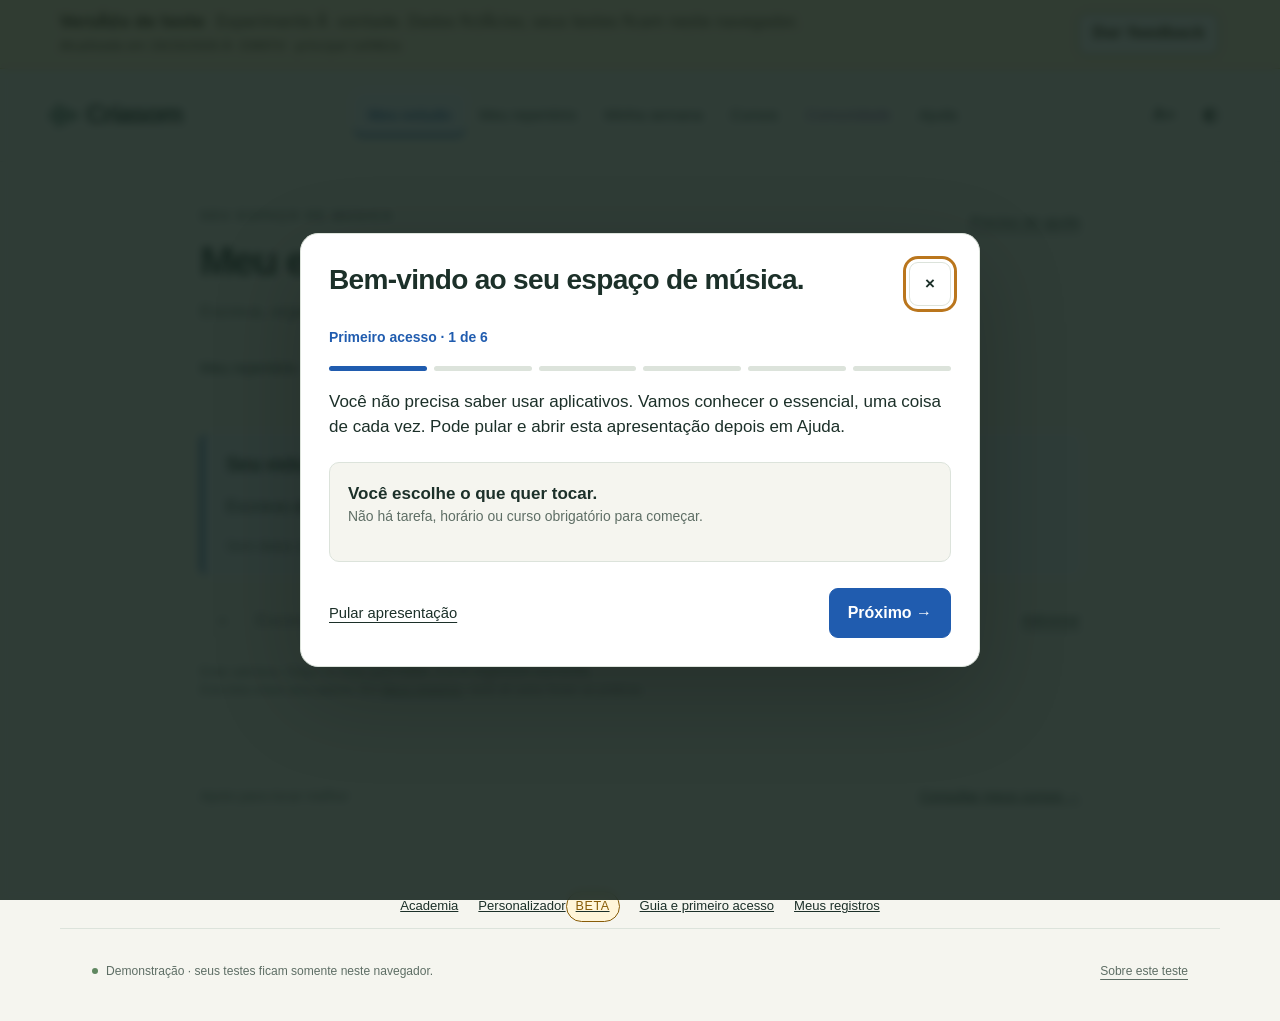
==== commit fca99354: "Atualiza demonstração fictícia 33897d355352" ====
--- a/index.html
+++ b/index.html
@@ -8,11 +8,12 @@
   <meta name="viewport" content="width=device-width, initial-scale=1">
   <meta name="theme-color" content="#174c3c">
   <title>Criasom · Meu estudo · Teste de experiência</title>
-  <link rel="stylesheet" href="styles.css?v=27f66feb173c">
-  <meta name="criasom-preview-version" content="27f66feb173c">
+  <link rel="stylesheet" href="styles.css?v=33897d355352">
+  <meta name="criasom-preview-version" content="33897d355352">
   <meta name="criasom-preview-date" content="19/10/2026">
-  <link rel="stylesheet" href="preview.css?v=27f66feb173c">
-  <script src="preview.js?v=27f66feb173c" defer></script>
+  <meta name="criasom-preview-source" content="1efd62a5019190a97d5686eeb5bdae8c5d0859bc">
+  <link rel="stylesheet" href="preview.css?v=33897d355352">
+  <script src="preview.js?v=33897d355352" defer></script>
 </head>
 <body>
   <a class="skip" href="#main">Ir para o conteúdo</a>
@@ -28,6 +29,6 @@
   <div id="toast" role="status" aria-live="polite"></div>
   <dialog id="dialog" aria-labelledby="dialog-title"><div id="dialog-content"></div></dialog>
   <noscript>Ative o JavaScript para usar o cronograma e as ferramentas de prática.</noscript>
-  <script type="module" src="app.js"></script>
+  <script type="module" src="app.js?v=33897d355352"></script>
 </body>
 </html>
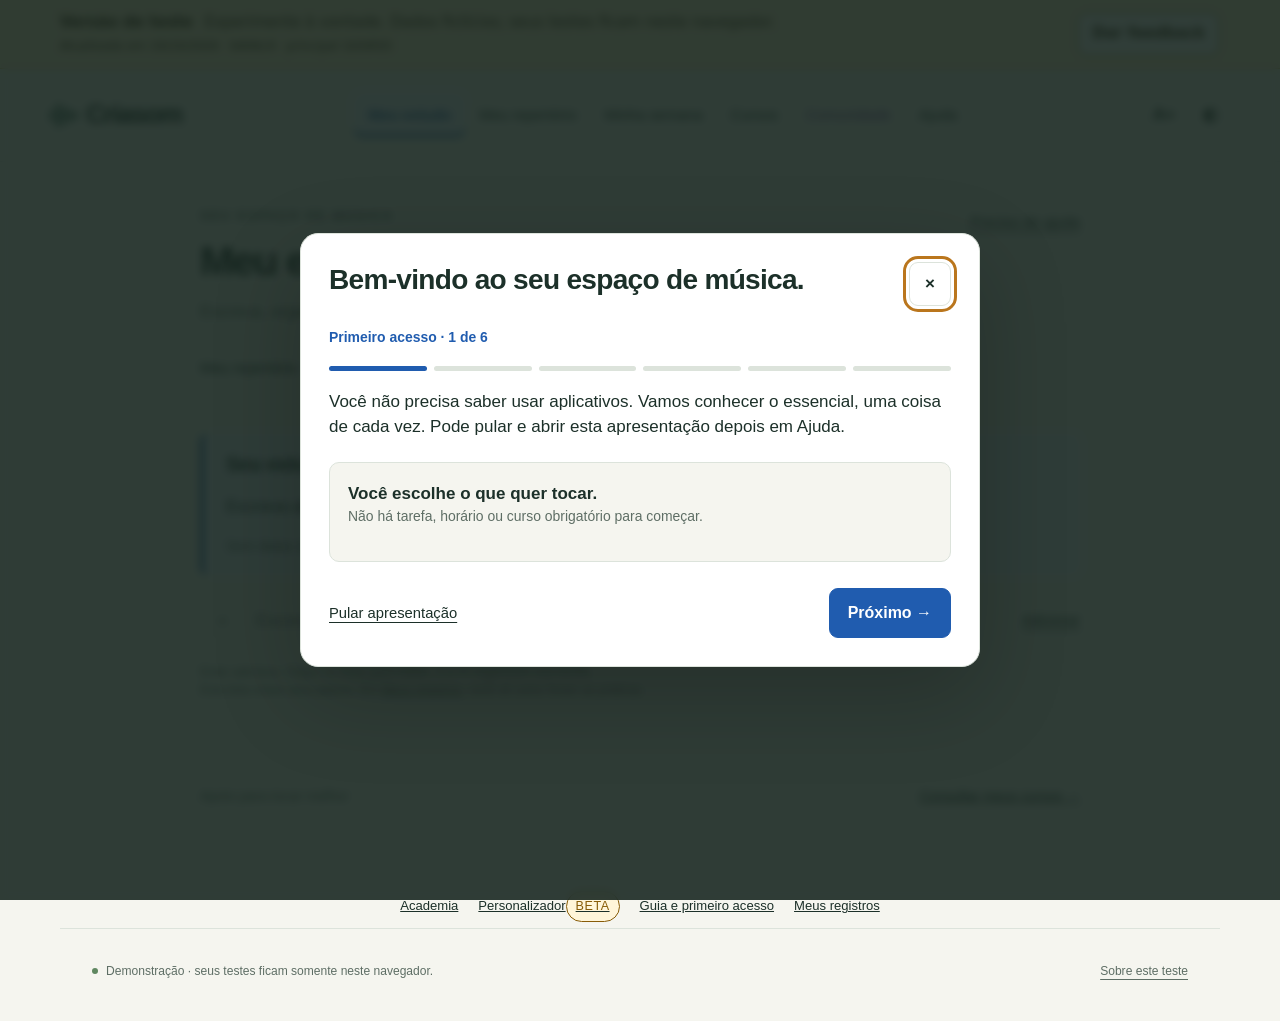
==== commit 9f345cd3: "Atualiza demonstração fictícia b606c920f25f" ====
--- a/index.html
+++ b/index.html
@@ -8,12 +8,12 @@
   <meta name="viewport" content="width=device-width, initial-scale=1">
   <meta name="theme-color" content="#174c3c">
   <title>Criasom · Meu estudo · Teste de experiência</title>
-  <link rel="stylesheet" href="styles.css?v=33897d355352">
-  <meta name="criasom-preview-version" content="33897d355352">
+  <link rel="stylesheet" href="styles.css?v=b606c920f25f">
+  <meta name="criasom-preview-version" content="b606c920f25f">
   <meta name="criasom-preview-date" content="19/10/2026">
-  <meta name="criasom-preview-source" content="1efd62a5019190a97d5686eeb5bdae8c5d0859bc">
-  <link rel="stylesheet" href="preview.css?v=33897d355352">
-  <script src="preview.js?v=33897d355352" defer></script>
+  <meta name="criasom-preview-source" content="1b56fd3d592983f1d11165198f38797dab389d12">
+  <link rel="stylesheet" href="preview.css?v=b606c920f25f">
+  <script src="preview.js?v=b606c920f25f" defer></script>
 </head>
 <body>
   <a class="skip" href="#main">Ir para o conteúdo</a>
@@ -29,6 +29,6 @@
   <div id="toast" role="status" aria-live="polite"></div>
   <dialog id="dialog" aria-labelledby="dialog-title"><div id="dialog-content"></div></dialog>
   <noscript>Ative o JavaScript para usar o cronograma e as ferramentas de prática.</noscript>
-  <script type="module" src="app.js?v=33897d355352"></script>
+  <script type="module" src="app.js?v=b606c920f25f"></script>
 </body>
 </html>
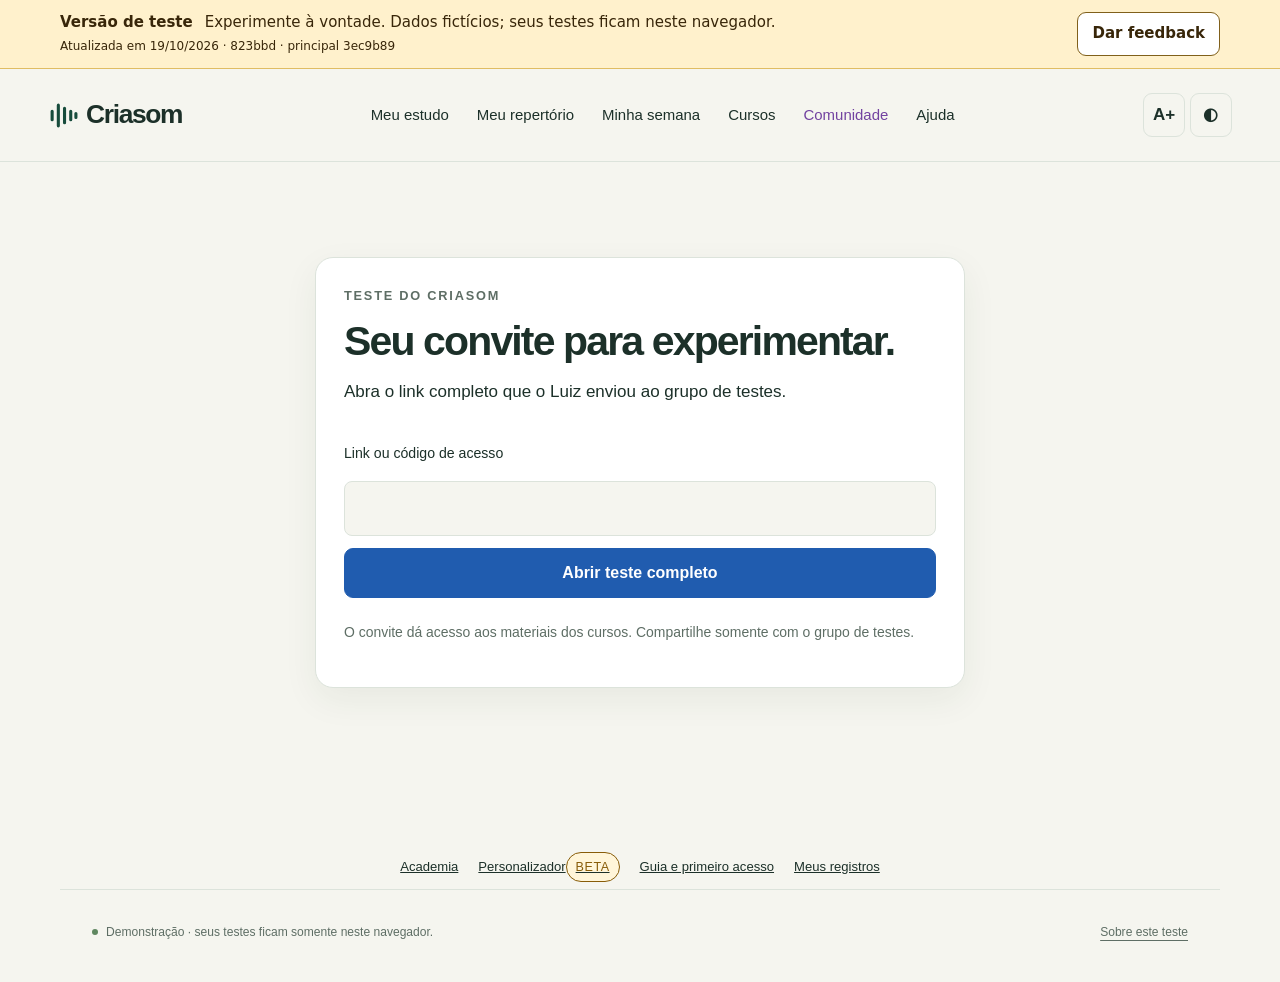
==== commit 9d69562a: "Atualiza demonstração fictícia 823bbda4a8b6" ====
--- a/index.html
+++ b/index.html
@@ -8,12 +8,12 @@
   <meta name="viewport" content="width=device-width, initial-scale=1">
   <meta name="theme-color" content="#174c3c">
   <title>Criasom · Meu estudo · Teste de experiência</title>
-  <link rel="stylesheet" href="styles.css?v=b606c920f25f">
-  <meta name="criasom-preview-version" content="b606c920f25f">
+  <link rel="stylesheet" href="styles.css?v=823bbda4a8b6">
+  <meta name="criasom-preview-version" content="823bbda4a8b6">
   <meta name="criasom-preview-date" content="19/10/2026">
-  <meta name="criasom-preview-source" content="1b56fd3d592983f1d11165198f38797dab389d12">
-  <link rel="stylesheet" href="preview.css?v=b606c920f25f">
-  <script src="preview.js?v=b606c920f25f" defer></script>
+  <meta name="criasom-preview-source" content="3ec9b89a9f28193ebbc9ab38e432dfcdd7935f3d">
+  <link rel="stylesheet" href="preview.css?v=823bbda4a8b6">
+  <script src="preview.js?v=823bbda4a8b6" defer></script>
 </head>
 <body>
   <a class="skip" href="#main">Ir para o conteúdo</a>
@@ -29,6 +29,6 @@
   <div id="toast" role="status" aria-live="polite"></div>
   <dialog id="dialog" aria-labelledby="dialog-title"><div id="dialog-content"></div></dialog>
   <noscript>Ative o JavaScript para usar o cronograma e as ferramentas de prática.</noscript>
-  <script type="module" src="app.js?v=b606c920f25f"></script>
+  <script type="module" src="review-loader.js?v=823bbda4a8b6"></script>
 </body>
 </html>
--- a/preview.css
+++ b/preview.css
@@ -6,3 +6,5 @@
 .ux-feedback-dialog{box-sizing:border-box;width:min(560px,calc(100vw - 32px));max-height:calc(100dvh - 32px);padding:24px;border:1px solid #d4d5dd;border-radius:16px;background:#fff;color:#252b3d;font:17px/1.55 system-ui,sans-serif;overflow:auto}
 .ux-feedback-dialog::backdrop{background:#111827aa}.ux-feedback-head{display:flex;justify-content:space-between;gap:12px;align-items:center}.ux-feedback-dialog h2{font-size:25px;margin:0}.ux-feedback-dialog p{margin:14px 0}.ux-feedback-dialog label{display:block;font-weight:600;margin:16px 0 6px}.ux-feedback-dialog textarea{box-sizing:border-box;width:100%;padding:12px;border:1px solid #73798b;border-radius:8px;background:#fff;color:#252b3d;font:inherit;resize:vertical}.ux-feedback-help{font-size:14px}.ux-feedback-dialog [hidden]{display:none!important}
 @media(max-width:600px){.ux-preview-bar{align-items:flex-start;padding:12px 16px;gap:12px}.ux-preview-bar>div{display:block}.ux-preview-bar span{display:block;font-size:13px;margin-top:3px}.ux-preview-bar button{white-space:normal}.ux-feedback-dialog{padding:20px}}
+
+.review-gate{max-width:650px;margin:3rem auto}.review-gate form{display:grid;gap:12px;margin:24px 0}.review-gate input{padding:14px;font:inherit;border:1px solid var(--line);border-radius:8px;min-width:0}.review-retry{margin:12px}
